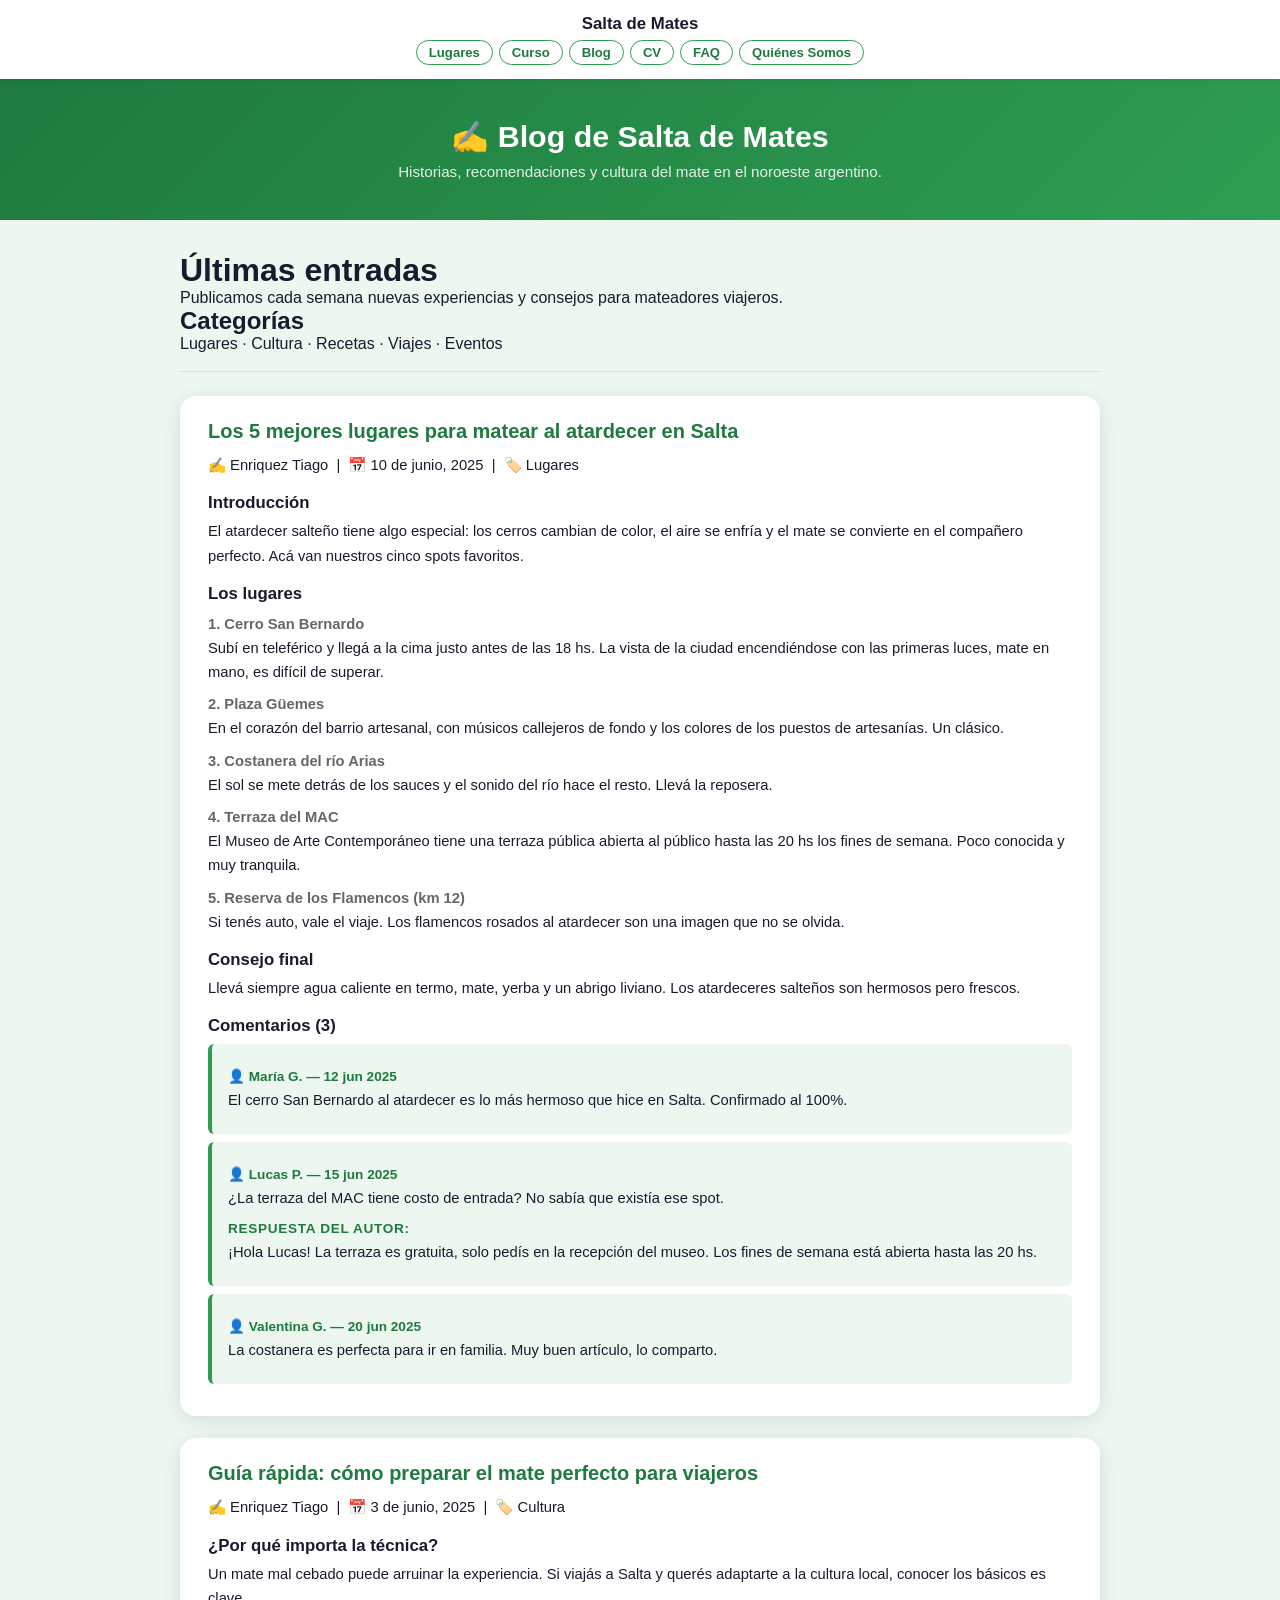
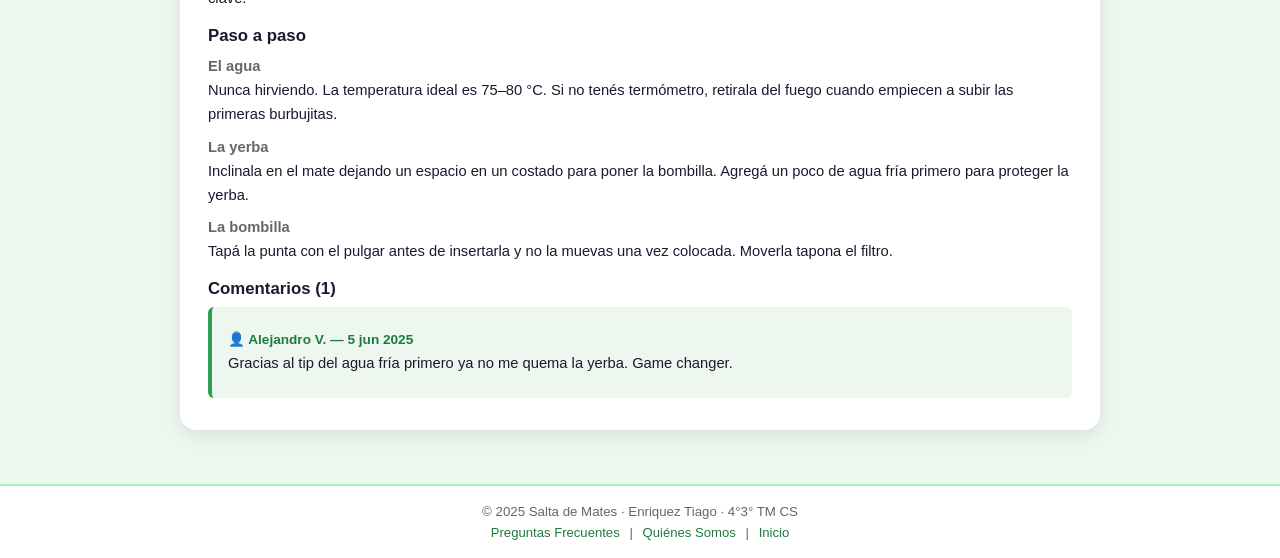
==== blog.html @ 6c94eebb "Add files via upload" ====
<!DOCTYPE html>
<html lang="es">
<head>
  <meta charset="UTF-8" />
  <meta name="viewport" content="width=device-width, initial-scale=1.0" />
  <title>Blog – Salta de Mates</title>
  <link rel="stylesheet" href="style.css" />
</head>
<body>

  <header class="site-header">
    <div>Salta de Mates</div>
    <nav>
      <a href="index.html">Lugares</a>
      <a href="curso.html">Curso</a>
      <a href="blog.html">Blog</a>
      <a href="cv.html">CV</a>
      <a href="faq.html">FAQ</a>
      <a href="quienes-somos.html">Quiénes Somos</a>
    </nav>
  </header>

  <div class="page-hero">
    <h1>✍️ Blog de Salta de Mates</h1>
    <p>Historias, recomendaciones y cultura del mate en el noroeste argentino.</p>
  </div>

  <main class="container">

    <h1>Últimas entradas</h1>
    <p>Publicamos cada semana nuevas experiencias y consejos para mateadores viajeros.</p>

    <h2>Categorías</h2>
    <p>Lugares · Cultura · Recetas · Viajes · Eventos</p>

    <hr style="border:none; border-top:1.5px solid #c8ecd4; margin:18px 0 24px;">

    <!-- ENTRADA 1 -->
    <article class="card-blanco">
      <h2>Los 5 mejores lugares para matear al atardecer en Salta</h2>
      <p class="blog-meta">✍️ Enriquez Tiago &nbsp;|&nbsp; 📅 10 de junio, 2025 &nbsp;|&nbsp; 🏷️ Lugares</p>

      <h3>Introducción</h3>
      <p>El atardecer salteño tiene algo especial: los cerros cambian de color, el aire se enfría y el mate se convierte en el compañero perfecto. Acá van nuestros cinco spots favoritos.</p>

      <h3>Los lugares</h3>

      <h4>1. Cerro San Bernardo</h4>
      <p>Subí en teleférico y llegá a la cima justo antes de las 18 hs. La vista de la ciudad encendiéndose con las primeras luces, mate en mano, es difícil de superar.</p>

      <h4>2. Plaza Güemes</h4>
      <p>En el corazón del barrio artesanal, con músicos callejeros de fondo y los colores de los puestos de artesanías. Un clásico.</p>

      <h4>3. Costanera del río Arias</h4>
      <p>El sol se mete detrás de los sauces y el sonido del río hace el resto. Llevá la reposera.</p>

      <h4>4. Terraza del MAC</h4>
      <p>El Museo de Arte Contemporáneo tiene una terraza pública abierta al público hasta las 20 hs los fines de semana. Poco conocida y muy tranquila.</p>

      <h4>5. Reserva de los Flamencos (km 12)</h4>
      <p>Si tenés auto, vale el viaje. Los flamencos rosados al atardecer son una imagen que no se olvida.</p>

      <h3>Consejo final</h3>
      <p>Llevá siempre agua caliente en termo, mate, yerba y un abrigo liviano. Los atardeceres salteños son hermosos pero frescos.</p>

      <!-- COMENTARIOS -->
      <h3>Comentarios (3)</h3>

      <div class="comment-box">
        <h4>👤 María G. — 12 jun 2025</h4>
        <p>El cerro San Bernardo al atardecer es lo más hermoso que hice en Salta. Confirmado al 100%.</p>
      </div>

      <div class="comment-box">
        <h4>👤 Lucas P. — 15 jun 2025</h4>
        <p>¿La terraza del MAC tiene costo de entrada? No sabía que existía ese spot.</p>
        <h5 style="color:var(--verde-oscuro); margin:8px 0 4px;">Respuesta del autor:</h5>
        <p>¡Hola Lucas! La terraza es gratuita, solo pedís en la recepción del museo. Los fines de semana está abierta hasta las 20 hs.</p>
      </div>

      <div class="comment-box">
        <h4>👤 Valentina G. — 20 jun 2025</h4>
        <p>La costanera es perfecta para ir en familia. Muy buen artículo, lo comparto.</p>
      </div>
    </article>

    <!-- ENTRADA 2 -->
    <article class="card-blanco">
      <h2>Guía rápida: cómo preparar el mate perfecto para viajeros</h2>
      <p class="blog-meta">✍️ Enriquez Tiago &nbsp;|&nbsp; 📅 3 de junio, 2025 &nbsp;|&nbsp; 🏷️ Cultura</p>

      <h3>¿Por qué importa la técnica?</h3>
      <p>Un mate mal cebado puede arruinar la experiencia. Si viajás a Salta y querés adaptarte a la cultura local, conocer los básicos es clave.</p>

      <h3>Paso a paso</h3>

      <h4>El agua</h4>
      <p>Nunca hirviendo. La temperatura ideal es 75–80 °C. Si no tenés termómetro, retirala del fuego cuando empiecen a subir las primeras burbujitas.</p>

      <h4>La yerba</h4>
      <p>Inclinala en el mate dejando un espacio en un costado para poner la bombilla. Agregá un poco de agua fría primero para proteger la yerba.</p>

      <h4>La bombilla</h4>
      <p>Tapá la punta con el pulgar antes de insertarla y no la muevas una vez colocada. Moverla tapona el filtro.</p>

      <h3>Comentarios (1)</h3>

      <div class="comment-box">
        <h4>👤 Alejandro V. — 5 jun 2025</h4>
        <p>Gracias al tip del agua fría primero ya no me quema la yerba. Game changer.</p>
      </div>
    </article>

  </main>

  <hr class="footer-line" />
  <footer class="site-footer">
    <p>© 2025 Salta de Mates · Enriquez Tiago · 4°3° TM CS</p>
    <nav>
      <a href="faq.html">Preguntas Frecuentes</a> |
      <a href="quienes-somos.html">Quiénes Somos</a> |
      <a href="index.html">Inicio</a>
    </nav>
  </footer>

</body>
</html>
---- style.css ----
/* ============================================================
   SALTA DE MATES — style.css
   Paleta: verde oscuro #1e7a3e, verde medio #2e9e52,
           gradiente card #a8f0c0→#5ddb8a, fondo #edf7f0
   ============================================================ */

:root {
  --verde-oscuro : #1e7a3e;
  --verde-medio  : #2e9e52;
  --verde-btn    : #2a9148;
  --verde-hover  : #1e7a3e;
  --verde-fondo  : #edf7f0;
  --verde-card-a : #a8f0c0;
  --verde-card-b : #5ddb8a;
  --blanco       : #ffffff;
  --texto-dark   : #1a1a2e;
  --texto-gris   : #666;
  --radio-card   : 16px;
  --sombra       : 0 4px 18px rgba(0,0,0,.10);
  --sombra-modal : 0 8px 40px rgba(0,0,0,.18);
}

*, *::before, *::after { box-sizing: border-box; margin: 0; padding: 0; }

body {
  font-family: 'Segoe UI', Arial, sans-serif;
  background: var(--verde-fondo);
  color: var(--texto-dark);
  min-height: 100vh;
}

/* ── HEADER ─────────────────────────────── */
.site-header {
  background: var(--blanco);
  text-align: center;
  padding: 14px 24px;
  font-weight: 700;
  font-size: 1.05rem;
  color: var(--texto-dark);
  box-shadow: 0 1px 6px rgba(0,0,0,.08);
  position: sticky;
  top: 0;
  z-index: 200;
}

.site-header nav {
  margin-top: 6px;
  display: flex;
  justify-content: center;
  flex-wrap: wrap;
  gap: 6px;
}

.site-header nav a {
  color: var(--verde-oscuro);
  text-decoration: none;
  font-size: .82rem;
  font-weight: 600;
  padding: 4px 12px;
  border-radius: 20px;
  border: 1.5px solid var(--verde-medio);
  transition: background .2s, color .2s;
}

.site-header nav a:hover {
  background: var(--verde-medio);
  color: var(--blanco);
}

/* ── HERO ────────────────────────────────── */
.hero {
  position: relative;
  height: 340px;
  overflow: hidden;
  display: flex;
  align-items: center;
  justify-content: center;
  flex-direction: column;
  text-align: center;
  color: var(--blanco);
  background: linear-gradient(rgba(0,0,0,.45), rgba(0,0,0,.45)),
              url('https://images.unsplash.com/photo-1566073771259-6a8506099945?w=1200') center/cover no-repeat;
}

.hero-eyebrow {
  letter-spacing: .18em;
  font-size: .78rem;
  text-transform: uppercase;
  opacity: .85;
  margin-bottom: 12px;
}

.hero h1 {
  font-size: clamp(1.6rem, 4vw, 2.6rem);
  font-weight: 800;
  line-height: 1.2;
  max-width: 640px;
  margin-bottom: 14px;
}

.hero p {
  font-size: .95rem;
  opacity: .85;
}

/* ── CONTAINER ───────────────────────────── */
.container {
  max-width: 960px;
  margin: 0 auto;
  padding: 32px 20px;
}

/* ── SECTION TITLE ───────────────────────── */
h2.section-title {
  font-size: 1.5rem;
  font-weight: 800;
  color: var(--texto-dark);
  margin-bottom: 20px;
}

/* ── CARDS GRID ──────────────────────────── */
.places-grid {
  display: grid;
  grid-template-columns: repeat(2, 1fr);
  gap: 20px;
}

@media (max-width: 540px) { .places-grid { grid-template-columns: 1fr; } }

.place-card {
  background: var(--blanco);
  border-radius: var(--radio-card);
  overflow: hidden;
  box-shadow: var(--sombra);
  cursor: pointer;
  transition: transform .2s, box-shadow .2s;
}

.place-card:hover { transform: translateY(-3px); box-shadow: 0 8px 28px rgba(0,0,0,.15); }

.place-card-img {
  height: 180px;
  background: linear-gradient(135deg, var(--verde-card-a), var(--verde-card-b));
  display: flex;
  align-items: center;
  justify-content: center;
  font-size: 1.5rem;
  font-weight: 800;
  color: var(--texto-dark);
}

.place-card-footer {
  display: flex;
  align-items: center;
  justify-content: space-between;
  padding: 12px 16px;
  font-size: .92rem;
  font-weight: 600;
  color: var(--texto-dark);
}

.place-card-footer span { color: var(--texto-gris); font-size: 1.1rem; }

/* ── CONTACTO BOX ────────────────────────── */
.contacto-box {
  background: var(--blanco);
  border-radius: var(--radio-card);
  padding: 24px;
  text-align: center;
  box-shadow: var(--sombra);
  margin-top: 28px;
}

.contacto-box h3 { font-size: 1.1rem; font-weight: 700; margin-bottom: 6px; }
.contacto-box p  { color: var(--texto-gris); font-size: .9rem; }

/* ── MODAL ───────────────────────────────── */
.modal-overlay {
  display: none;
  position: fixed;
  inset: 0;
  background: rgba(0,0,0,.35);
  z-index: 500;
  align-items: center;
  justify-content: center;
  padding: 20px;
}

.modal-overlay.open { display: flex; }

.modal {
  background: var(--blanco);
  border-radius: var(--radio-card);
  width: 100%;
  max-width: 720px;
  box-shadow: var(--sombra-modal);
  overflow: hidden;
}

.modal-topbar {
  display: flex;
  align-items: center;
  justify-content: space-between;
  padding: 14px 20px;
  border-bottom: 1px solid #eee;
}

.modal-topbar h3 { font-size: 1rem; font-weight: 700; }

.btn-cerrar {
  background: var(--verde-btn);
  color: var(--blanco);
  border: none;
  border-radius: 8px;
  padding: 7px 18px;
  font-size: .88rem;
  font-weight: 600;
  cursor: pointer;
}

.btn-cerrar:hover { background: var(--verde-hover); }

.modal-body {
  display: grid;
  grid-template-columns: 1fr 1fr;
}

@media (max-width: 540px) { .modal-body { grid-template-columns: 1fr; } }

.modal-img {
  background: linear-gradient(135deg, var(--verde-card-a), var(--verde-card-b));
  min-height: 220px;
  display: flex;
  align-items: center;
  justify-content: center;
  font-size: 1.3rem;
  font-weight: 800;
  color: var(--texto-dark);
}

.modal-content { padding: 20px; }

.modal-tabs {
  display: flex;
  gap: 8px;
  margin-bottom: 16px;
  flex-wrap: wrap;
}

.tab-btn {
  background: var(--verde-btn);
  color: var(--blanco);
  border: none;
  border-radius: 20px;
  padding: 7px 16px;
  font-size: .82rem;
  font-weight: 600;
  cursor: pointer;
  transition: background .2s, outline .1s;
}

.tab-btn:hover   { background: var(--verde-hover); }
.tab-btn.active  { background: var(--texto-dark); outline: 2px solid var(--texto-dark); }

.tab-panel { display: none; font-size: .92rem; color: var(--texto-dark); line-height: 1.6; }
.tab-panel.active { display: block; }

/* ── LOGIN PAGE ──────────────────────────── */
.login-bg {
  min-height: 100vh;
  background: #e8f5ec;
  display: flex;
  align-items: center;
  justify-content: center;
}

.login-card {
  background: var(--blanco);
  border-radius: 22px;
  padding: 44px 40px;
  width: 100%;
  max-width: 420px;
  box-shadow: 0 8px 36px rgba(0,0,0,.12);
  text-align: center;
}

.login-card h1 {
  font-size: 2rem;
  font-weight: 800;
  color: var(--verde-oscuro);
  margin-bottom: 28px;
}

.login-card input {
  display: block;
  width: 100%;
  padding: 13px 18px;
  margin-bottom: 14px;
  border: 1.5px solid #ddd;
  border-radius: 50px;
  font-size: .95rem;
  outline: none;
  transition: border-color .2s;
}

.login-card input:focus { border-color: var(--verde-medio); }

.login-card button {
  width: 100%;
  padding: 14px;
  background: var(--verde-btn);
  color: var(--blanco);
  border: none;
  border-radius: 50px;
  font-size: 1rem;
  font-weight: 700;
  cursor: pointer;
  margin-top: 6px;
  transition: background .2s;
}

.login-card button:hover { background: var(--verde-hover); }

/* ── FOOTER ──────────────────────────────── */
.site-footer {
  background: var(--blanco);
  text-align: center;
  padding: 18px 24px;
  font-size: .83rem;
  color: var(--texto-gris);
}

.site-footer nav { margin-top: 6px; }
.site-footer nav a {
  color: var(--verde-oscuro);
  text-decoration: none;
  margin: 0 6px;
  font-size: .82rem;
}
.site-footer nav a:hover { text-decoration: underline; }

hr.footer-line {
  border: none;
  border-top: 2px solid var(--verde-card-a);
  margin: 0;
}

/* ── GENERIC PAGES (curso, blog, cv, faq, etc) ─ */
.page-hero {
  background: linear-gradient(135deg, var(--verde-oscuro), var(--verde-medio));
  color: var(--blanco);
  padding: 40px 24px;
  text-align: center;
}

.page-hero h1 { font-size: 1.9rem; font-weight: 800; margin-bottom: 8px; }
.page-hero p  { opacity: .88; font-size: .95rem; }

.card-blanco {
  background: var(--blanco);
  border-radius: var(--radio-card);
  padding: 24px 28px;
  margin-bottom: 22px;
  box-shadow: var(--sombra);
}

.card-blanco h2 { color: var(--verde-oscuro); font-size: 1.25rem; margin-bottom: 10px; }
.card-blanco h3 { color: var(--texto-dark);   font-size: 1.05rem; margin: 16px 0 6px; }
.card-blanco h4 { color: var(--texto-gris);   font-size: .92rem;  margin: 12px 0 4px; font-weight: 700; }
.card-blanco h5 { color: var(--texto-gris);   font-size: .85rem;  margin: 10px 0 4px; font-weight: 600; text-transform: uppercase; letter-spacing: .05em; }
.card-blanco h6 { color: var(--verde-medio);  font-size: .82rem;  margin: 8px 0 4px; }
.card-blanco p  { font-size: .92rem; color: var(--texto-dark); margin-bottom: 10px; line-height: 1.65; }
.card-blanco ul { padding-left: 20px; }
.card-blanco li { font-size: .92rem; margin-bottom: 5px; }

pre.codigo {
  background: #f0faf4;
  color: #1e7a3e;
  border: 2px solid #a8f0c0;
  border-left: 8px solid #2e9e52;
  padding: 16px 20px;
  border-radius: 10px;
  font-size: .87rem;
  font-weight: 700;
  line-height: 1.9;
  overflow-x: auto;
  margin: 12px 0;
}

/* blog */
.blog-meta { font-size: .8rem; color: var(--texto-gris); margin-bottom: 10px; }

.comment-box {
  background: var(--verde-fondo);
  border-left: 4px solid var(--verde-medio);
  border-radius: 6px;
  padding: 12px 16px;
  margin: 8px 0;
  font-size: .9rem;
}

.comment-box h4 { font-size: .85rem; color: var(--verde-oscuro); margin-bottom: 4px; }

/* cv skill bar */
.skill-bar { background: #e0ede5; border-radius: 20px; height: 9px; margin: 5px 0 12px; }
.skill-fill { background: var(--verde-btn); height: 100%; border-radius: 20px; }

.badge {
  display: inline-block;
  background: var(--verde-card-a);
  color: var(--verde-oscuro);
  padding: 3px 12px;
  border-radius: 20px;
  font-size: .8rem;
  font-weight: 700;
  margin: 3px 3px 3px 0;
}

/* faq */
.faq-q { color: var(--verde-oscuro); font-size: 1rem; margin-bottom: 6px; }

/* team */
.team-grid {
  display: grid;
  grid-template-columns: repeat(auto-fit, minmax(180px, 1fr));
  gap: 16px;
  margin-top: 16px;
}

.team-card {
  background: var(--verde-fondo);
  border-radius: var(--radio-card);
  padding: 22px;
  text-align: center;
  box-shadow: var(--sombra);
}

.team-card .av { font-size: 2.8rem; margin-bottom: 8px; }
.team-card h3  { font-size: .95rem; color: var(--verde-oscuro); }
.team-card p   { font-size: .82rem; color: var(--texto-gris); margin-top: 4px; }
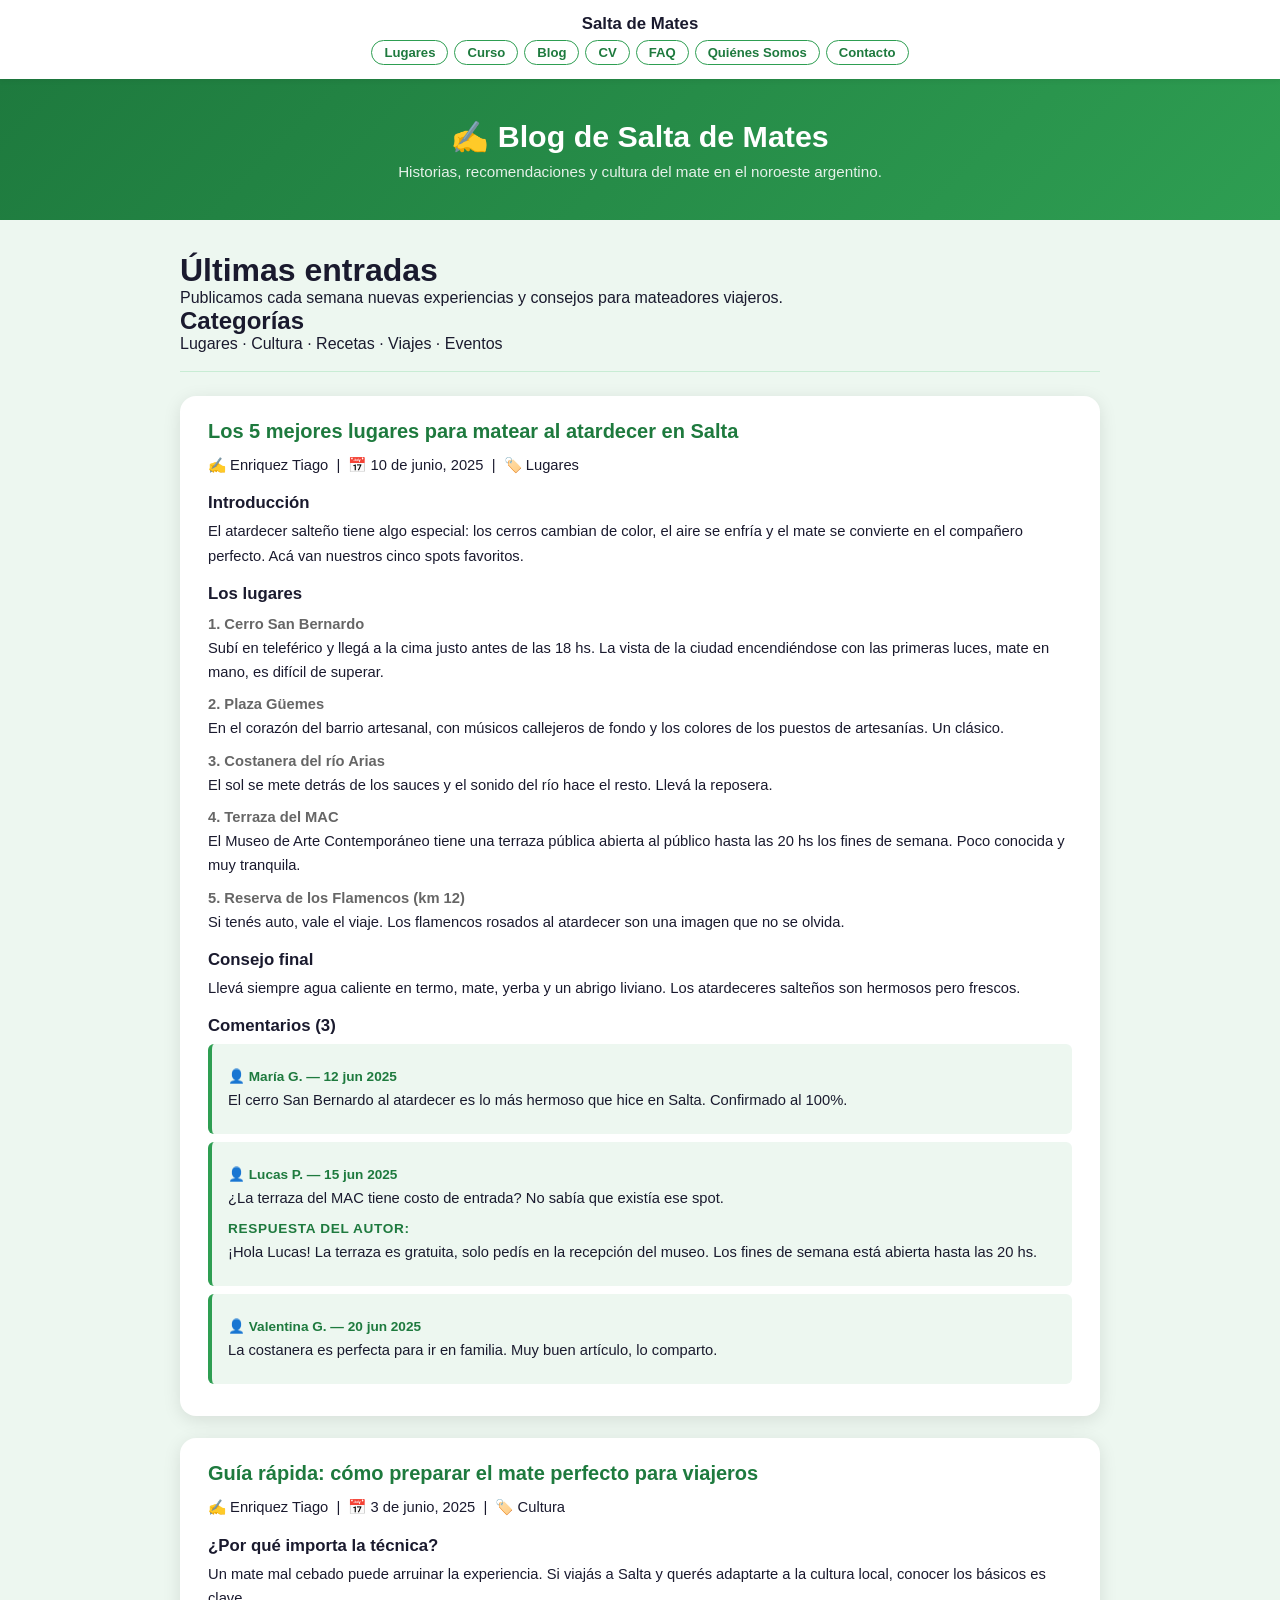
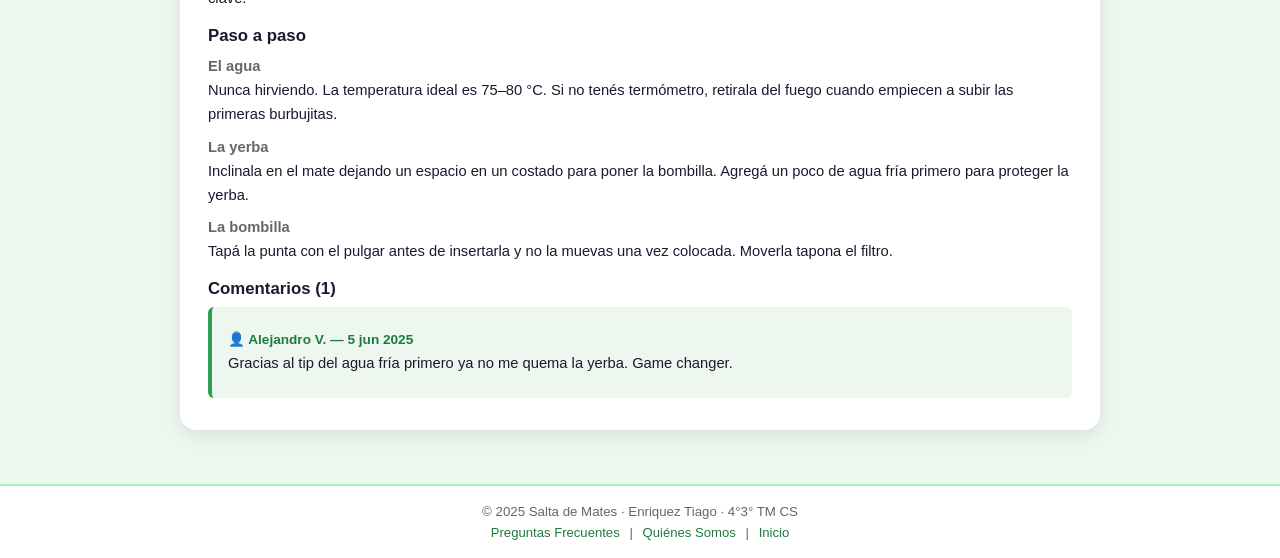
==== commit 05dd4220: "javascript agregado" ====
--- a/blog.html
+++ b/blog.html
@@ -17,6 +17,7 @@
       <a href="cv.html">CV</a>
       <a href="faq.html">FAQ</a>
       <a href="quienes-somos.html">Quiénes Somos</a>
+      <a href="contacto.html">Contacto</a>
     </nav>
   </header>
 
